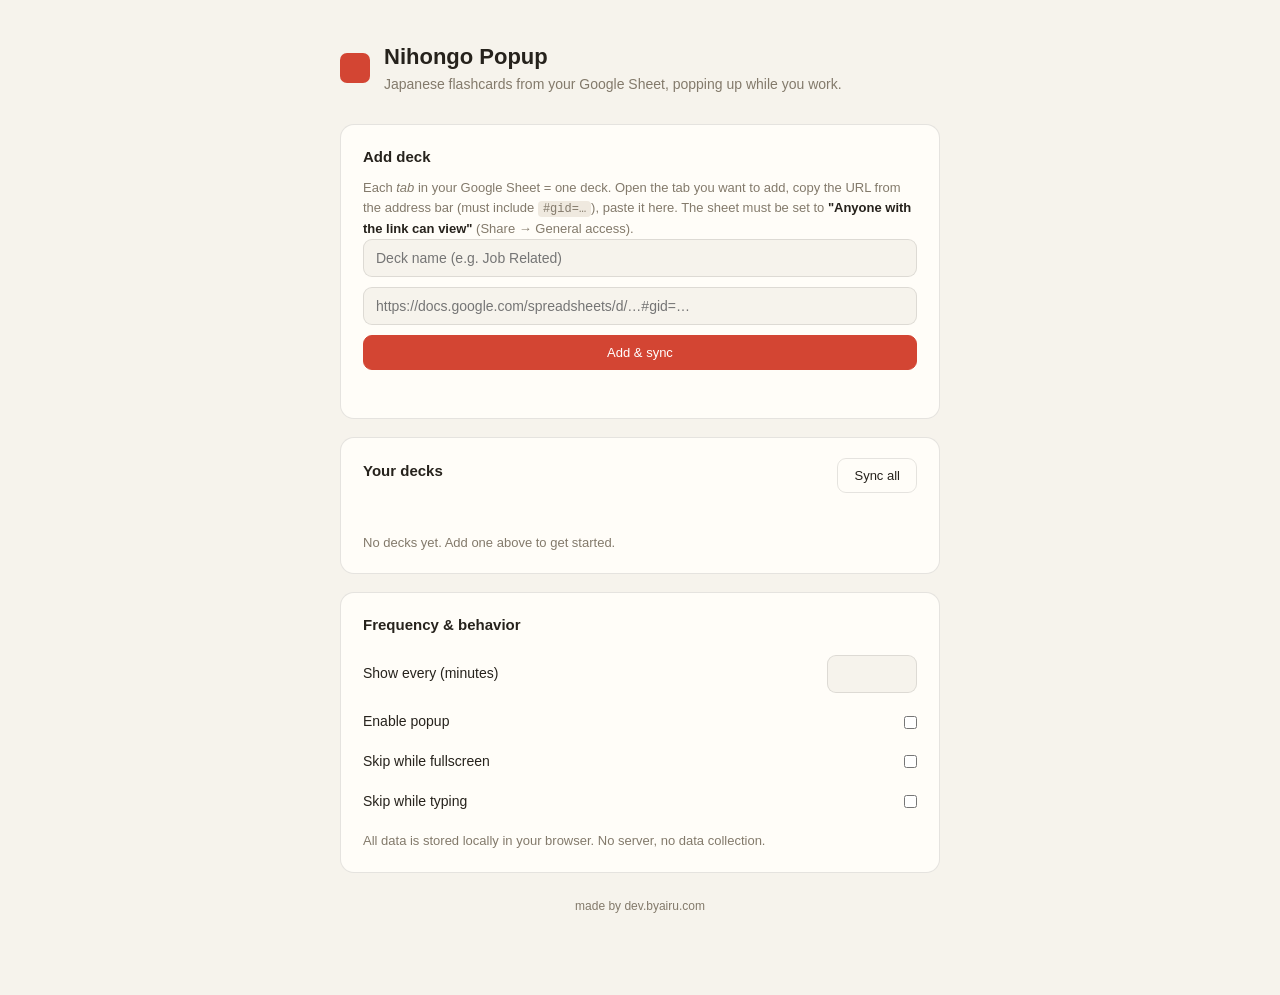
==== options.html @ 0239e650 "initial: Nihongo Popup — Japanese flashcard Chrome extension" ====
<!doctype html>
<html lang="en">
  <head>
    <meta charset="utf-8" />
    <meta name="viewport" content="width=device-width, initial-scale=1" />
    <title>Nihongo Popup — settings</title>
    <link rel="stylesheet" href="options.css" />
  </head>
  <body>
    <main>
      <header class="hero">
        <span class="seal"></span>
        <div>
          <h1>Nihongo Popup</h1>
          <p class="tag">Japanese flashcards from your Google Sheet, popping up while you work.</p>
        </div>
      </header>

      <section class="panel">
        <h2>Add deck</h2>
        <p class="hint">
          Each <em>tab</em> in your Google Sheet = one deck. Open the tab you want to add,
          copy the URL from the address bar (must include <code>#gid=…</code>), paste it here.
          The sheet must be set to <strong>"Anyone with the link can view"</strong> (Share → General access).
        </p>
        <div class="form">
          <input id="deckName" type="text" placeholder="Deck name (e.g. Job Related)" />
          <input id="deckUrl" type="text" placeholder="https://docs.google.com/spreadsheets/d/…#gid=…" />
          <button id="addBtn" class="btn primary">Add & sync</button>
        </div>
        <p id="addStatus" class="status"></p>
      </section>

      <section class="panel">
        <div class="row-between">
          <h2>Your decks</h2>
          <button id="syncAllBtn" class="btn">Sync all</button>
        </div>
        <p id="syncStatus" class="status"></p>
        <ul id="deckList" class="decks"></ul>
        <p id="emptyDecks" class="empty">No decks yet. Add one above to get started.</p>
      </section>

      <section class="panel">
        <h2>Frequency & behavior</h2>
        <div class="setting">
          <label for="interval">Show every (minutes)</label>
          <input id="interval" type="number" min="1" max="240" />
        </div>
        <div class="setting toggle">
          <label for="enabled">Enable popup</label>
          <input id="enabled" type="checkbox" />
        </div>
        <div class="setting toggle">
          <label for="skipFullscreen">Skip while fullscreen</label>
          <input id="skipFullscreen" type="checkbox" />
        </div>
        <div class="setting toggle">
          <label for="skipWhileTyping">Skip while typing</label>
          <input id="skipWhileTyping" type="checkbox" />
        </div>
        <p class="hint">All data is stored locally in your browser. No server, no data collection.</p>
      </section>
    </main>
    <p class="credit">made by <a href="https://dev.byairu.com" target="_blank">dev.byairu.com</a></p>
    <script src="options.js"></script>
  </body>
</html>
---- options.css ----
:root {
  --paper: #f6f3ec;
  --ink: #26221c;
  --muted: #837a6b;
  --shu: #d34533;
  --shu-d: #b23a26;
  --line: rgba(0, 0, 0, 0.1);
  --surface: #fffdf8;
  --surface-2: #efe9df;
}
@media (prefers-color-scheme: dark) {
  :root {
    --paper: #1b1916;
    --ink: #ece7dd;
    --muted: #948a79;
    --shu: #e06a55;
    --shu-d: #f0876f;
    --line: rgba(255, 255, 255, 0.1);
    --surface: #232019;
    --surface-2: #2c2820;
  }
}

* { box-sizing: border-box; margin: 0; }
body {
  background: var(--paper);
  color: var(--ink);
  font-family: "Hiragino Kaku Gothic ProN", "Yu Gothic", -apple-system,
    BlinkMacSystemFont, "Segoe UI", sans-serif;
  line-height: 1.55;
  padding: 40px 20px 80px;
}
main { max-width: 600px; margin: 0 auto; }

.hero { display: flex; align-items: center; gap: 14px; margin-bottom: 28px; }
.hero .seal { width: 30px; height: 30px; border-radius: 7px; background: var(--shu); flex: none; }
.hero h1 { font-size: 22px; font-weight: 600; }
.tag { color: var(--muted); font-size: 14px; }

.panel {
  background: var(--surface);
  border: 1px solid var(--line);
  border-radius: 14px;
  padding: 20px 22px;
  margin-bottom: 18px;
}
.panel h2 { font-size: 15px; font-weight: 600; margin-bottom: 10px; }
.hint { font-size: 13px; color: var(--muted); margin-top: 10px; }
.hint code { background: var(--surface-2); padding: 1px 5px; border-radius: 4px; font-size: 12px; }
.hint strong { color: var(--ink); }

.form { display: flex; flex-direction: column; gap: 10px; }
input[type="text"], input[type="number"] {
  width: 100%; border: 1px solid var(--line); background: var(--paper); color: var(--ink);
  border-radius: 9px; padding: 10px 12px; font-size: 14px; font-family: inherit;
}
input[type="text"]:focus, input[type="number"]:focus { outline: 2px solid var(--shu); outline-offset: -1px; }

.btn {
  border: 1px solid var(--line); background: transparent; color: var(--ink);
  border-radius: 9px; padding: 9px 16px; font-size: 13px; font-weight: 500;
  cursor: pointer; font-family: inherit;
}
.btn:hover { background: var(--surface-2); }
.btn.primary { background: var(--shu); color: #fff; border-color: var(--shu); }
.btn.primary:hover { filter: brightness(0.94); }
.btn:disabled { opacity: 0.55; cursor: default; }

.status { font-size: 13px; margin-top: 10px; min-height: 18px; }
.status.ok { color: #2f7d4f; }
.status.err { color: var(--shu-d); }

.row-between { display: flex; align-items: center; justify-content: space-between; }
.decks { list-style: none; margin-top: 12px; }
.deck {
  display: flex; align-items: center; gap: 12px;
  padding: 12px 0; border-top: 1px solid var(--line);
}
.deck:first-child { border-top: 0; }
.deck .meta { flex: 1; min-width: 0; }
.deck .name { font-weight: 500; font-size: 14px; }
.deck .sub { font-size: 12px; color: var(--muted); }
.deck .rm { border: 0; background: transparent; color: var(--muted); cursor: pointer; font-size: 13px; padding: 4px 8px; border-radius: 6px; }
.deck .rm:hover { background: var(--surface-2); color: var(--shu-d); }
.empty { font-size: 13px; color: var(--muted); margin-top: 12px; }

.switch { position: relative; width: 40px; height: 22px; flex: none; }
.switch input { opacity: 0; width: 0; height: 0; }
.slider { position: absolute; inset: 0; background: var(--surface-2); border: 1px solid var(--line); border-radius: 999px; transition: .15s; cursor: pointer; }
.slider::before { content: ""; position: absolute; width: 16px; height: 16px; left: 2px; top: 2px; background: #fff; border-radius: 50%; transition: .15s; }
.switch input:checked + .slider { background: var(--shu); border-color: var(--shu); }
.switch input:checked + .slider::before { transform: translateX(18px); }

.setting { display: flex; align-items: center; justify-content: space-between; gap: 12px; padding: 9px 0; }
.setting label { font-size: 14px; }
.setting input[type="number"] { width: 90px; }

.credit { font-size: 12px; color: var(--muted); text-align: center; margin-top: 24px; }
.credit a { color: var(--muted); text-decoration: none; }
.credit a:hover { color: var(--shu); }
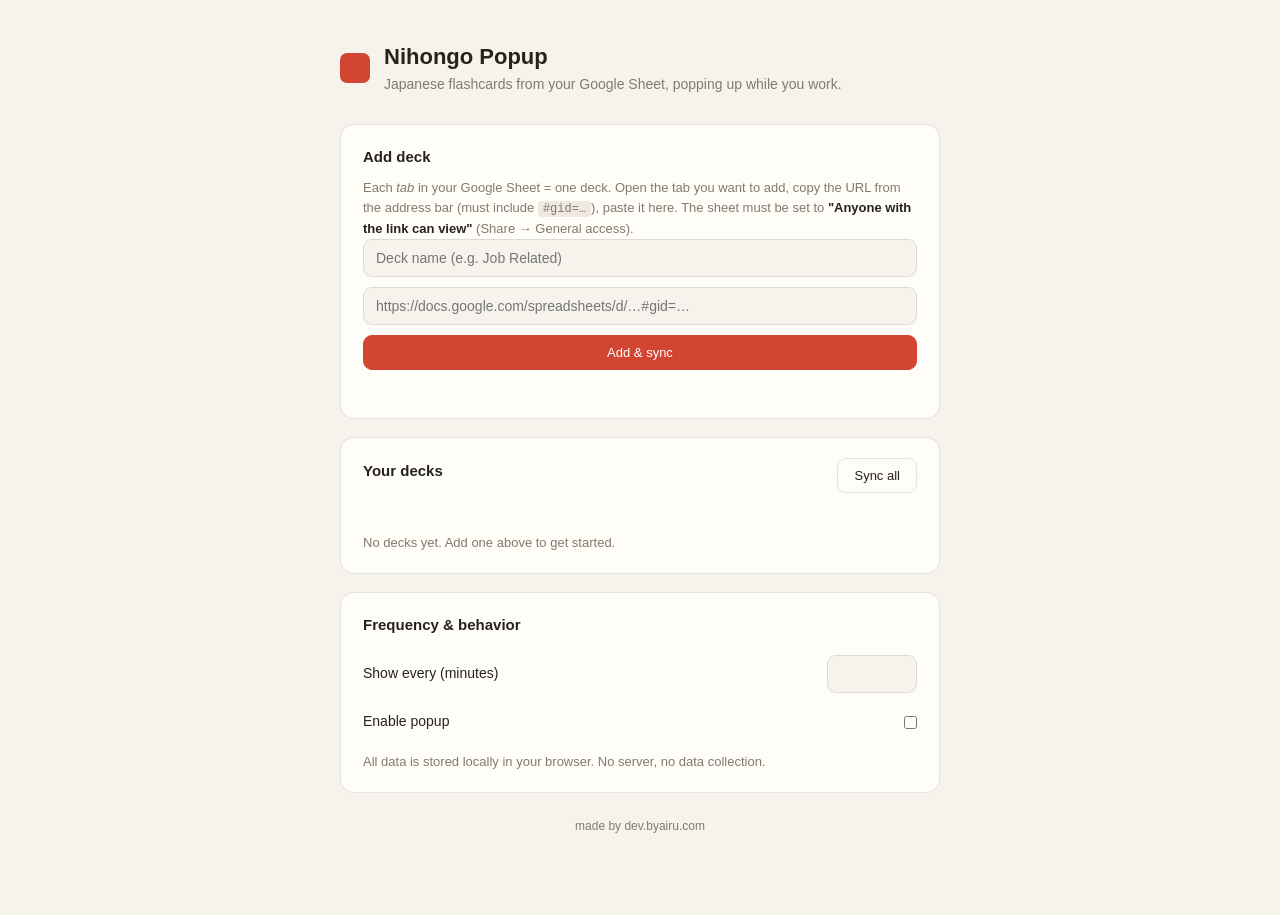
==== commit add11180: "remove fullscreen/typing skip; always force flashcard" ====
--- a/options.html
+++ b/options.html
@@ -51,14 +51,7 @@
           <label for="enabled">Enable popup</label>
           <input id="enabled" type="checkbox" />
         </div>
-        <div class="setting toggle">
-          <label for="skipFullscreen">Skip while fullscreen</label>
-          <input id="skipFullscreen" type="checkbox" />
-        </div>
-        <div class="setting toggle">
-          <label for="skipWhileTyping">Skip while typing</label>
-          <input id="skipWhileTyping" type="checkbox" />
-        </div>
+
         <p class="hint">All data is stored locally in your browser. No server, no data collection.</p>
       </section>
     </main>
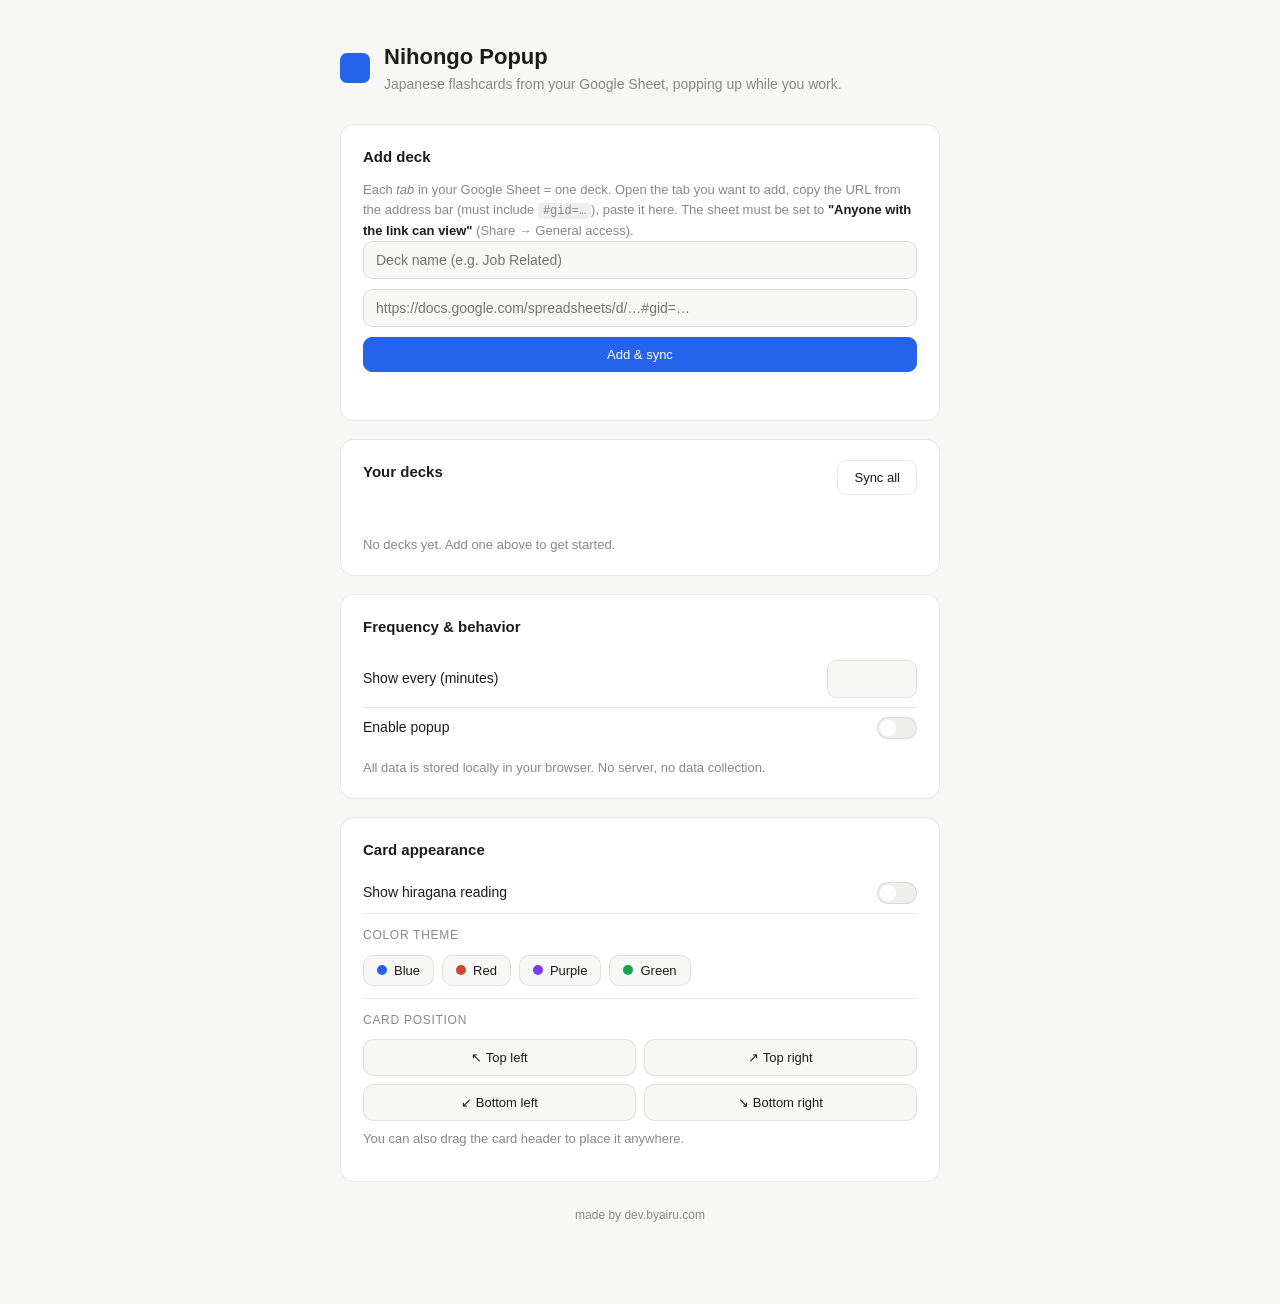
==== commit 03b18e90: "feat: draggable card, theme picker, hiragana toggle, neutral UI Card overlay: - Draggable by header;" ====
--- a/options.html
+++ b/options.html
@@ -47,12 +47,47 @@
           <label for="interval">Show every (minutes)</label>
           <input id="interval" type="number" min="1" max="240" />
         </div>
-        <div class="setting toggle">
+        <div class="setting">
           <label for="enabled">Enable popup</label>
-          <input id="enabled" type="checkbox" />
+          <label class="switch">
+            <input id="enabled" type="checkbox" />
+            <span class="slider"></span>
+          </label>
+        </div>
+        <p class="hint">All data is stored locally in your browser. No server, no data collection.</p>
+      </section>
+
+      <section class="panel">
+        <h2>Card appearance</h2>
+
+        <div class="setting">
+          <label for="showHiragana">Show hiragana reading</label>
+          <label class="switch">
+            <input id="showHiragana" type="checkbox" />
+            <span class="slider"></span>
+          </label>
         </div>
 
-        <p class="hint">All data is stored locally in your browser. No server, no data collection.</p>
+        <div class="setting-group">
+          <div class="setting-label">Color theme</div>
+          <div class="theme-row">
+            <button class="swatch" data-theme="blue"   style="--dot:#2563eb">Blue</button>
+            <button class="swatch" data-theme="red"    style="--dot:#d34533">Red</button>
+            <button class="swatch" data-theme="purple" style="--dot:#7c3aed">Purple</button>
+            <button class="swatch" data-theme="green"  style="--dot:#16a34a">Green</button>
+          </div>
+        </div>
+
+        <div class="setting-group">
+          <div class="setting-label">Card position</div>
+          <div class="pos-grid">
+            <button class="pos-btn" data-pos="top-left">↖ Top left</button>
+            <button class="pos-btn" data-pos="top-right">↗ Top right</button>
+            <button class="pos-btn" data-pos="bottom-left">↙ Bottom left</button>
+            <button class="pos-btn" data-pos="bottom-right">↘ Bottom right</button>
+          </div>
+          <p class="hint" style="margin-top:8px">You can also drag the card header to place it anywhere.</p>
+        </div>
       </section>
     </main>
     <p class="credit">made by <a href="https://dev.byairu.com" target="_blank">dev.byairu.com</a></p>
--- a/options.css
+++ b/options.css
@@ -1,23 +1,23 @@
 :root {
-  --paper: #f6f3ec;
-  --ink: #26221c;
-  --muted: #837a6b;
-  --shu: #d34533;
-  --shu-d: #b23a26;
-  --line: rgba(0, 0, 0, 0.1);
-  --surface: #fffdf8;
-  --surface-2: #efe9df;
+  --paper: #f7f7f6;
+  --ink: #1c1c1c;
+  --muted: #888;
+  --shu: #2563eb;
+  --shu-d: #1d4ed8;
+  --line: rgba(0, 0, 0, 0.09);
+  --surface: #ffffff;
+  --surface-2: #efefee;
 }
 @media (prefers-color-scheme: dark) {
   :root {
-    --paper: #1b1916;
-    --ink: #ece7dd;
-    --muted: #948a79;
-    --shu: #e06a55;
-    --shu-d: #f0876f;
-    --line: rgba(255, 255, 255, 0.1);
-    --surface: #232019;
-    --surface-2: #2c2820;
+    --paper: #1e1e1e;
+    --ink: #e8e8e8;
+    --muted: #777;
+    --shu: #3b82f6;
+    --shu-d: #60a5fa;
+    --line: rgba(255, 255, 255, 0.09);
+    --surface: #2a2a2a;
+    --surface-2: #333;
   }
 }
 
@@ -44,7 +44,7 @@
   padding: 20px 22px;
   margin-bottom: 18px;
 }
-.panel h2 { font-size: 15px; font-weight: 600; margin-bottom: 10px; }
+.panel h2 { font-size: 15px; font-weight: 600; margin-bottom: 12px; }
 .hint { font-size: 13px; color: var(--muted); margin-top: 10px; }
 .hint code { background: var(--surface-2); padding: 1px 5px; border-radius: 4px; font-size: 12px; }
 .hint strong { color: var(--ink); }
@@ -68,7 +68,7 @@
 
 .status { font-size: 13px; margin-top: 10px; min-height: 18px; }
 .status.ok { color: #2f7d4f; }
-.status.err { color: var(--shu-d); }
+.status.err { color: #c0392b; }
 
 .row-between { display: flex; align-items: center; justify-content: space-between; }
 .decks { list-style: none; margin-top: 12px; }
@@ -81,9 +81,10 @@
 .deck .name { font-weight: 500; font-size: 14px; }
 .deck .sub { font-size: 12px; color: var(--muted); }
 .deck .rm { border: 0; background: transparent; color: var(--muted); cursor: pointer; font-size: 13px; padding: 4px 8px; border-radius: 6px; }
-.deck .rm:hover { background: var(--surface-2); color: var(--shu-d); }
+.deck .rm:hover { background: var(--surface-2); color: #c0392b; }
 .empty { font-size: 13px; color: var(--muted); margin-top: 12px; }
 
+/* toggle switch */
 .switch { position: relative; width: 40px; height: 22px; flex: none; }
 .switch input { opacity: 0; width: 0; height: 0; }
 .slider { position: absolute; inset: 0; background: var(--surface-2); border: 1px solid var(--line); border-radius: 999px; transition: .15s; cursor: pointer; }
@@ -91,9 +92,37 @@
 .switch input:checked + .slider { background: var(--shu); border-color: var(--shu); }
 .switch input:checked + .slider::before { transform: translateX(18px); }
 
-.setting { display: flex; align-items: center; justify-content: space-between; gap: 12px; padding: 9px 0; }
-.setting label { font-size: 14px; }
+.setting { display: flex; align-items: center; justify-content: space-between; gap: 12px; padding: 9px 0; border-top: 1px solid var(--line); }
+.setting:first-of-type { border-top: 0; }
+.setting label:first-child { font-size: 14px; }
 .setting input[type="number"] { width: 90px; }
+
+/* Card appearance */
+.setting-group { padding: 12px 0; border-top: 1px solid var(--line); }
+.setting-label { font-size: 12px; color: var(--muted); text-transform: uppercase; letter-spacing: .06em; margin-bottom: 10px; }
+
+.theme-row { display: flex; gap: 8px; flex-wrap: wrap; }
+.swatch {
+  display: flex; align-items: center; gap: 7px;
+  padding: 7px 13px; border-radius: 10px;
+  border: 1.5px solid var(--line);
+  background: var(--paper); color: var(--ink);
+  font-size: 13px; font-weight: 500; cursor: pointer; font-family: inherit;
+  transition: border-color .12s, background .12s;
+}
+.swatch::before { content: ""; width: 10px; height: 10px; border-radius: 50%; background: var(--dot); flex: none; }
+.swatch:hover { background: var(--surface-2); }
+.swatch.active { border-color: var(--shu); background: var(--surface-2); }
+
+.pos-grid { display: grid; grid-template-columns: 1fr 1fr; gap: 8px; }
+.pos-btn {
+  padding: 10px; border: 1.5px solid var(--line); border-radius: 10px;
+  background: var(--paper); color: var(--ink);
+  font-size: 13px; font-weight: 500; cursor: pointer; font-family: inherit;
+  text-align: center; transition: background .12s, border-color .12s, color .12s;
+}
+.pos-btn:hover:not(.active) { background: var(--surface-2); border-color: var(--shu); }
+.pos-btn.active { background: var(--shu); color: #fff; border-color: var(--shu); }
 
 .credit { font-size: 12px; color: var(--muted); text-align: center; margin-top: 24px; }
 .credit a { color: var(--muted); text-decoration: none; }
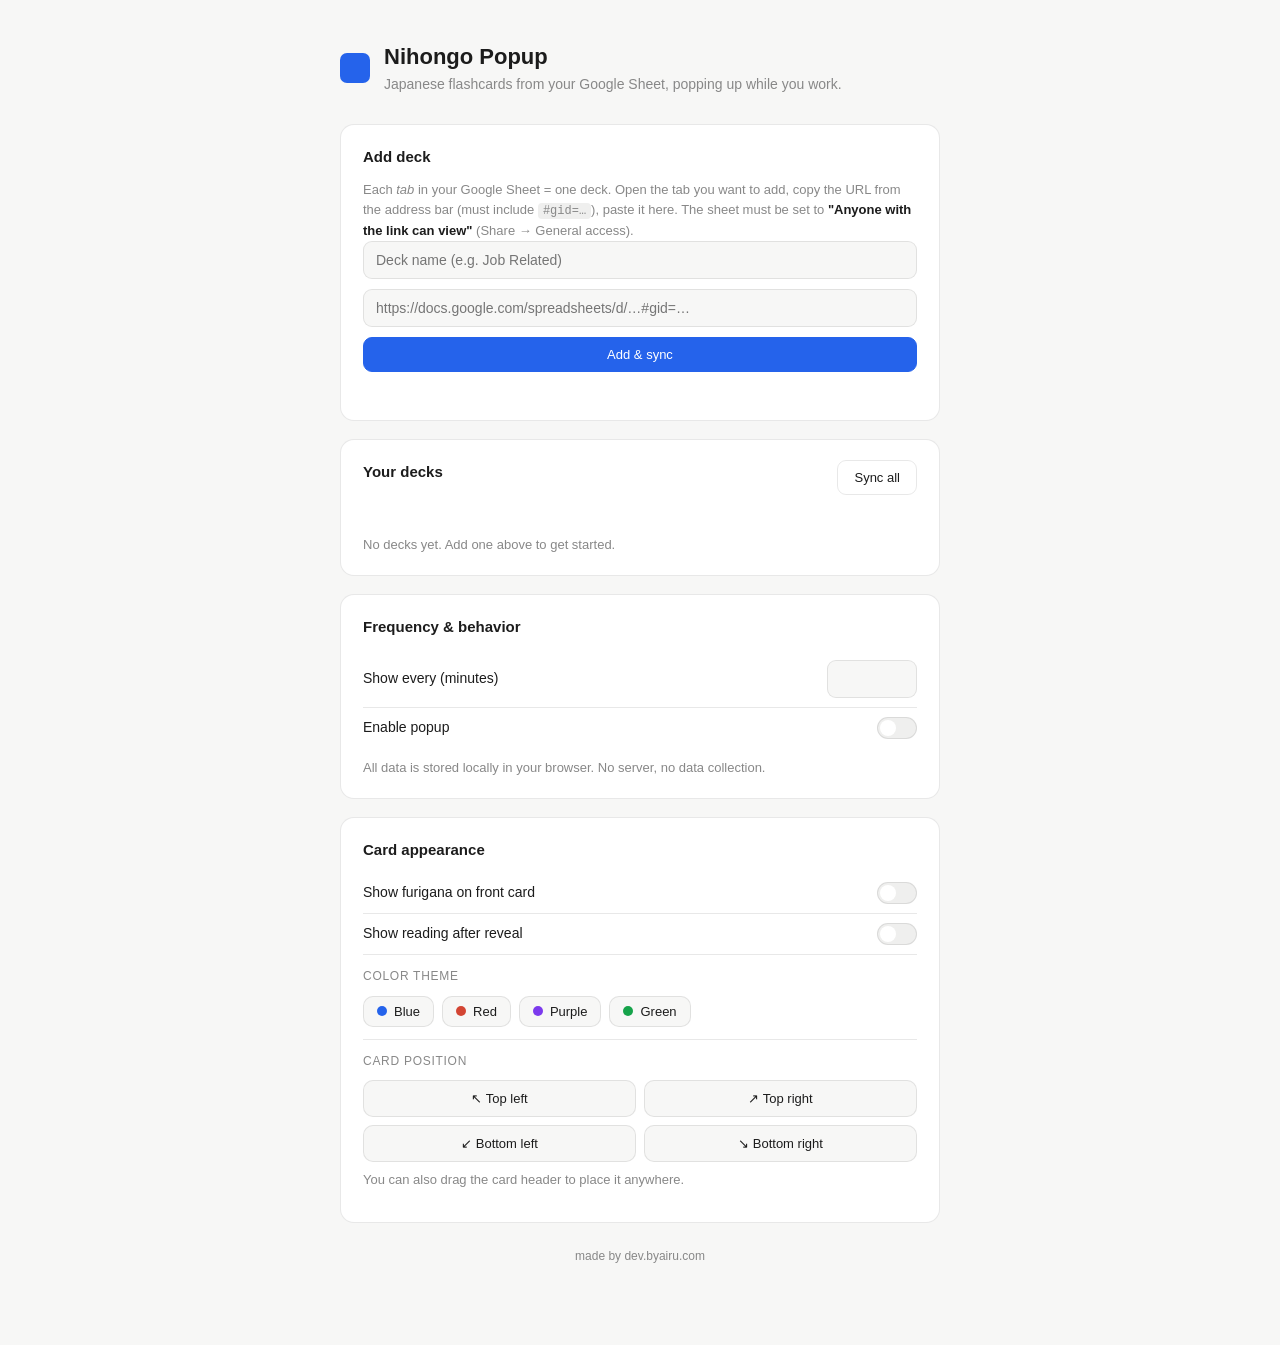
==== commit 014e8cc2: "feat: add furigana option on front card - New 'Show furigana on front card' setting (default off) - " ====
--- a/options.html
+++ b/options.html
@@ -61,7 +61,14 @@
         <h2>Card appearance</h2>
 
         <div class="setting">
-          <label for="showHiragana">Show hiragana reading</label>
+          <label for="showFurigana">Show furigana on front card</label>
+          <label class="switch">
+            <input id="showFurigana" type="checkbox" />
+            <span class="slider"></span>
+          </label>
+        </div>
+        <div class="setting">
+          <label for="showHiragana">Show reading after reveal</label>
           <label class="switch">
             <input id="showHiragana" type="checkbox" />
             <span class="slider"></span>
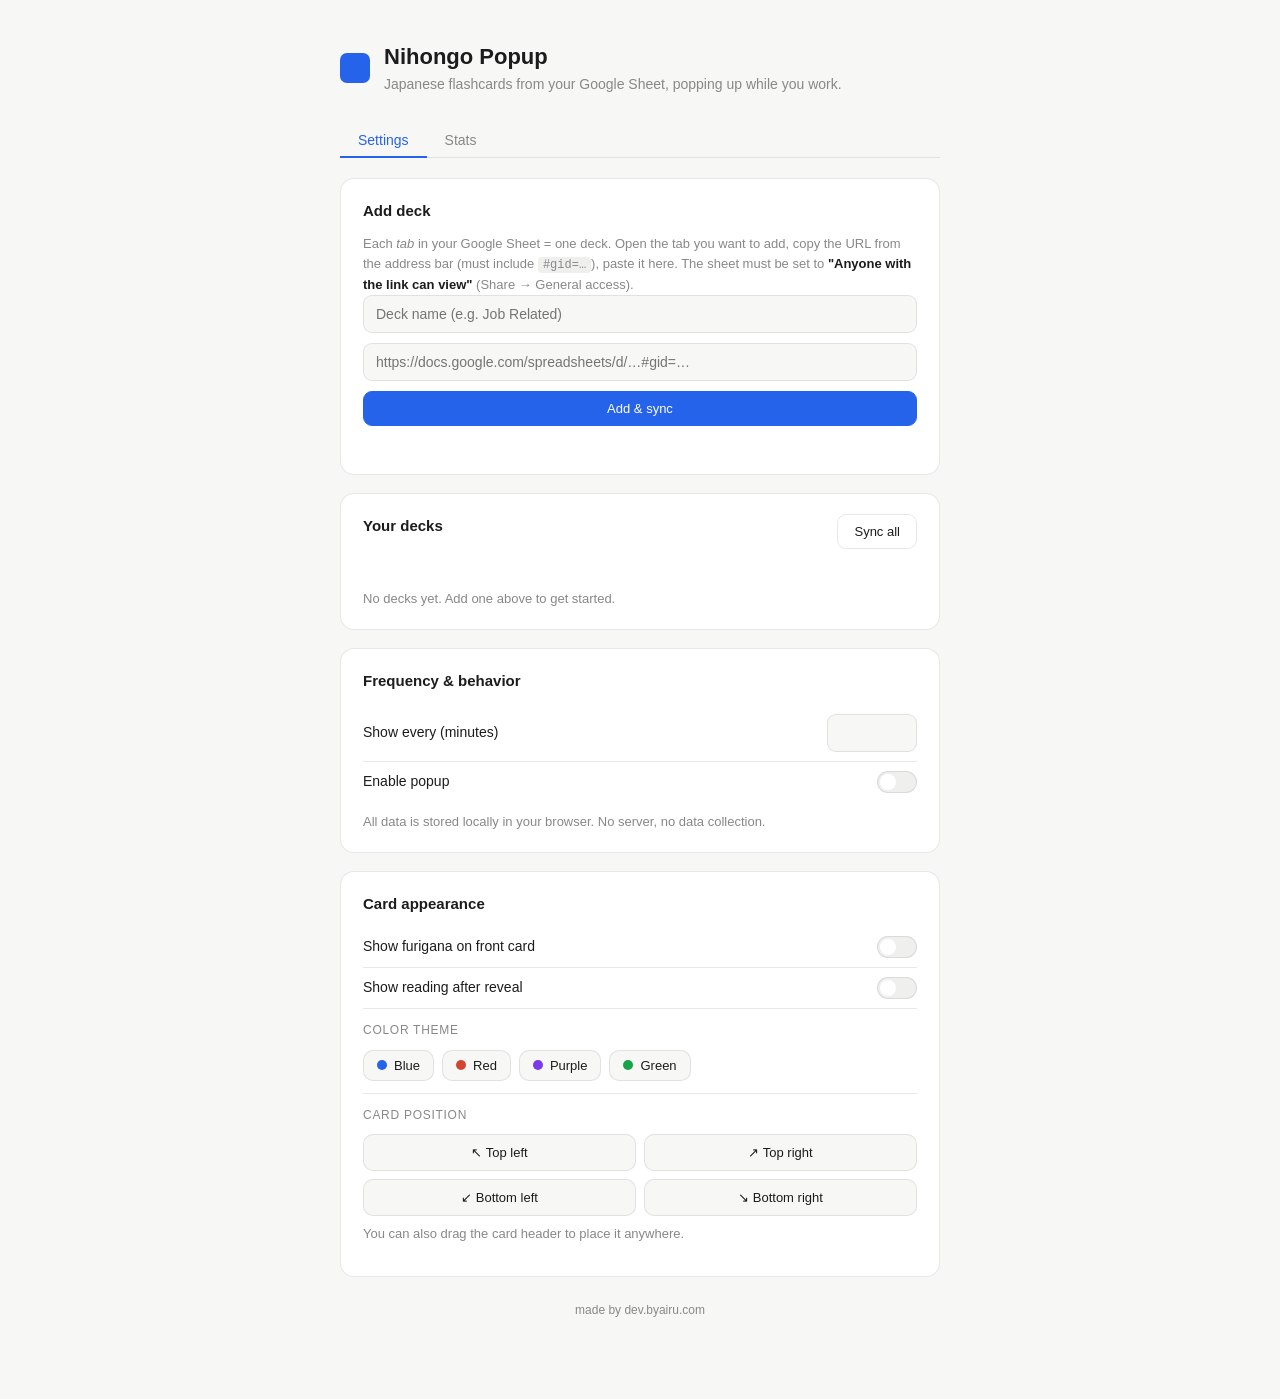
==== commit 2585249f: "feat: Add stats feature" ====
--- a/options.html
+++ b/options.html
@@ -16,6 +16,12 @@
         </div>
       </header>
 
+      <nav class="tab-nav">
+        <button class="tab-btn active" data-tab="settings">Settings</button>
+        <button class="tab-btn" data-tab="stats">Stats</button>
+      </nav>
+
+      <div id="tab-settings" class="tab-pane active">
       <section class="panel">
         <h2>Add deck</h2>
         <p class="hint">
@@ -96,6 +102,12 @@
           <p class="hint" style="margin-top:8px">You can also drag the card header to place it anywhere.</p>
         </div>
       </section>
+      </div><!-- #tab-settings -->
+
+      <div id="tab-stats" class="tab-pane">
+        <div id="statsContent"></div>
+      </div>
+
     </main>
     <p class="credit">made by <a href="https://dev.byairu.com" target="_blank">dev.byairu.com</a></p>
     <script src="options.js"></script>
--- a/options.css
+++ b/options.css
@@ -127,3 +127,88 @@
 .credit { font-size: 12px; color: var(--muted); text-align: center; margin-top: 24px; }
 .credit a { color: var(--muted); text-decoration: none; }
 .credit a:hover { color: var(--shu); }
+
+/* Tab nav */
+.tab-nav {
+  display: flex;
+  gap: 0;
+  margin-bottom: 20px;
+  border-bottom: 1px solid var(--line);
+}
+.tab-btn {
+  border: none;
+  background: transparent;
+  color: var(--muted);
+  font-size: 14px;
+  font-weight: 500;
+  padding: 8px 18px;
+  cursor: pointer;
+  border-bottom: 2px solid transparent;
+  margin-bottom: -1px;
+  font-family: inherit;
+  border-radius: 0;
+  transition: color .12s;
+}
+.tab-btn:hover { color: var(--ink); }
+.tab-btn.active { color: var(--shu); border-bottom-color: var(--shu); }
+
+.tab-pane { display: none; }
+.tab-pane.active { display: block; }
+
+/* Stats */
+.stats-deck { margin-bottom: 18px; }
+.stats-deck-header {
+  display: flex;
+  align-items: baseline;
+  justify-content: space-between;
+  margin-bottom: 8px;
+}
+.stats-deck-name { font-weight: 600; font-size: 15px; }
+.stats-deck-count { font-size: 12px; color: var(--muted); }
+
+.stats-table {
+  width: 100%;
+  border-collapse: collapse;
+  font-size: 13px;
+  background: var(--surface);
+  border: 1px solid var(--line);
+  border-radius: 12px;
+  overflow: hidden;
+}
+.stats-table th {
+  text-align: left;
+  padding: 9px 12px;
+  font-weight: 500;
+  color: var(--muted);
+  font-size: 12px;
+  border-bottom: 1px solid var(--line);
+  background: var(--surface-2);
+}
+.stats-table td {
+  padding: 8px 12px;
+  border-bottom: 1px solid var(--line);
+  vertical-align: middle;
+}
+.stats-table tbody tr:last-child td { border-bottom: none; }
+.stats-table tbody tr:hover { background: var(--surface-2); }
+.stats-table .kanji-cell { font-size: 15px; }
+.stats-table .reading-cell { color: var(--muted); }
+.stats-table .cell-know { color: #2f7d4f; font-weight: 500; }
+.stats-table .cell-lupa { color: #c0392b; font-weight: 500; }
+.stats-table .cell-muted { color: var(--muted); }
+
+.ratio-bar {
+  width: 60px;
+  height: 5px;
+  border-radius: 99px;
+  background: var(--surface-2);
+  overflow: hidden;
+  display: inline-block;
+  vertical-align: middle;
+  margin-right: 6px;
+}
+.ratio-fill {
+  height: 100%;
+  background: #2f7d4f;
+  border-radius: 99px;
+}
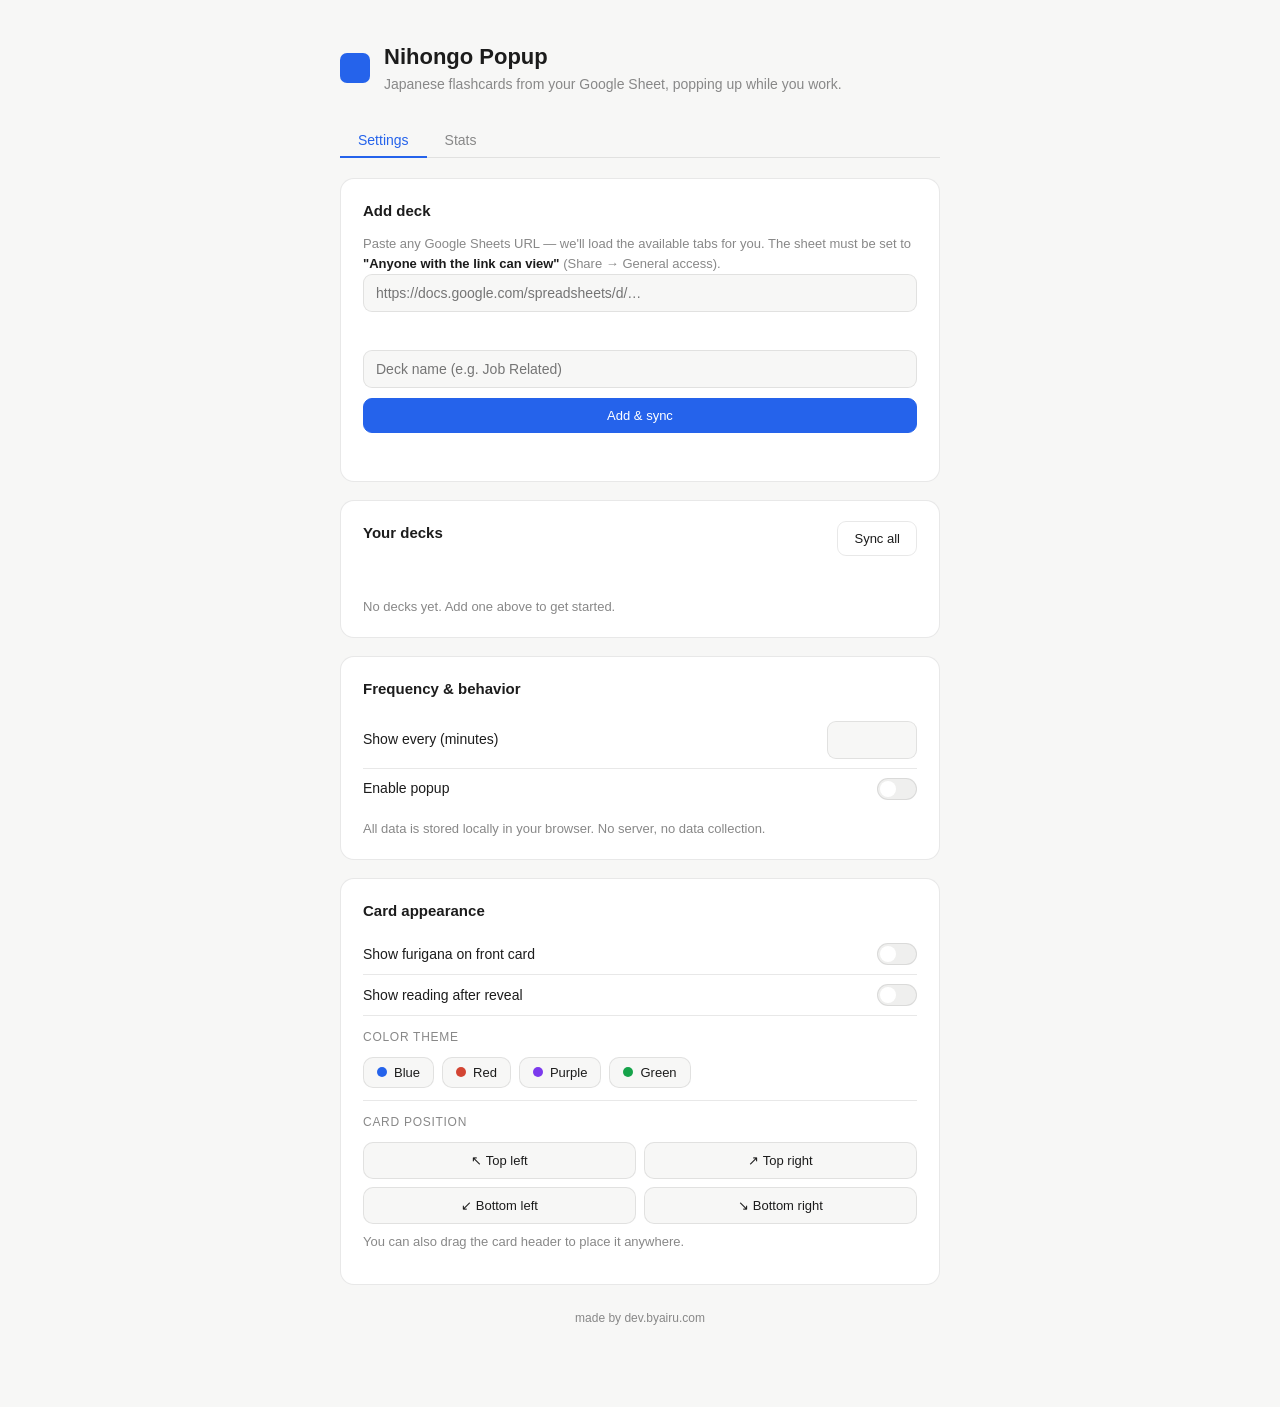
==== commit 8054700b: "feat: stats tab, sheet tab picker, gviz-based import - Add Stats tab to options page showing per-car" ====
--- a/options.html
+++ b/options.html
@@ -25,13 +25,16 @@
       <section class="panel">
         <h2>Add deck</h2>
         <p class="hint">
-          Each <em>tab</em> in your Google Sheet = one deck. Open the tab you want to add,
-          copy the URL from the address bar (must include <code>#gid=…</code>), paste it here.
+          Paste any Google Sheets URL — we'll load the available tabs for you.
           The sheet must be set to <strong>"Anyone with the link can view"</strong> (Share → General access).
         </p>
         <div class="form">
+          <input id="deckUrl" type="text" placeholder="https://docs.google.com/spreadsheets/d/…" />
+          <div id="tabPickerWrap" style="display:none">
+            <select id="tabPicker" class="tab-select"></select>
+          </div>
+          <p id="tabFetchStatus" class="status" style="margin-top:0"></p>
           <input id="deckName" type="text" placeholder="Deck name (e.g. Job Related)" />
-          <input id="deckUrl" type="text" placeholder="https://docs.google.com/spreadsheets/d/…#gid=…" />
           <button id="addBtn" class="btn primary">Add & sync</button>
         </div>
         <p id="addStatus" class="status"></p>
--- a/options.css
+++ b/options.css
@@ -55,6 +55,15 @@
   border-radius: 9px; padding: 10px 12px; font-size: 14px; font-family: inherit;
 }
 input[type="text"]:focus, input[type="number"]:focus { outline: 2px solid var(--shu); outline-offset: -1px; }
+
+.tab-select {
+  width: 100%; border: 1px solid var(--line); background: var(--paper); color: var(--ink);
+  border-radius: 9px; padding: 10px 36px 10px 12px; font-size: 14px; font-family: inherit;
+  cursor: pointer; appearance: none;
+  background-image: url("data:image/svg+xml,%3Csvg xmlns='http://www.w3.org/2000/svg' width='12' height='8' viewBox='0 0 12 8'%3E%3Cpath fill='%23888' d='M1 1l5 5 5-5'/%3E%3C/svg%3E");
+  background-repeat: no-repeat; background-position: right 13px center;
+}
+.tab-select:focus { outline: 2px solid var(--shu); outline-offset: -1px; }
 
 .btn {
   border: 1px solid var(--line); background: transparent; color: var(--ink);
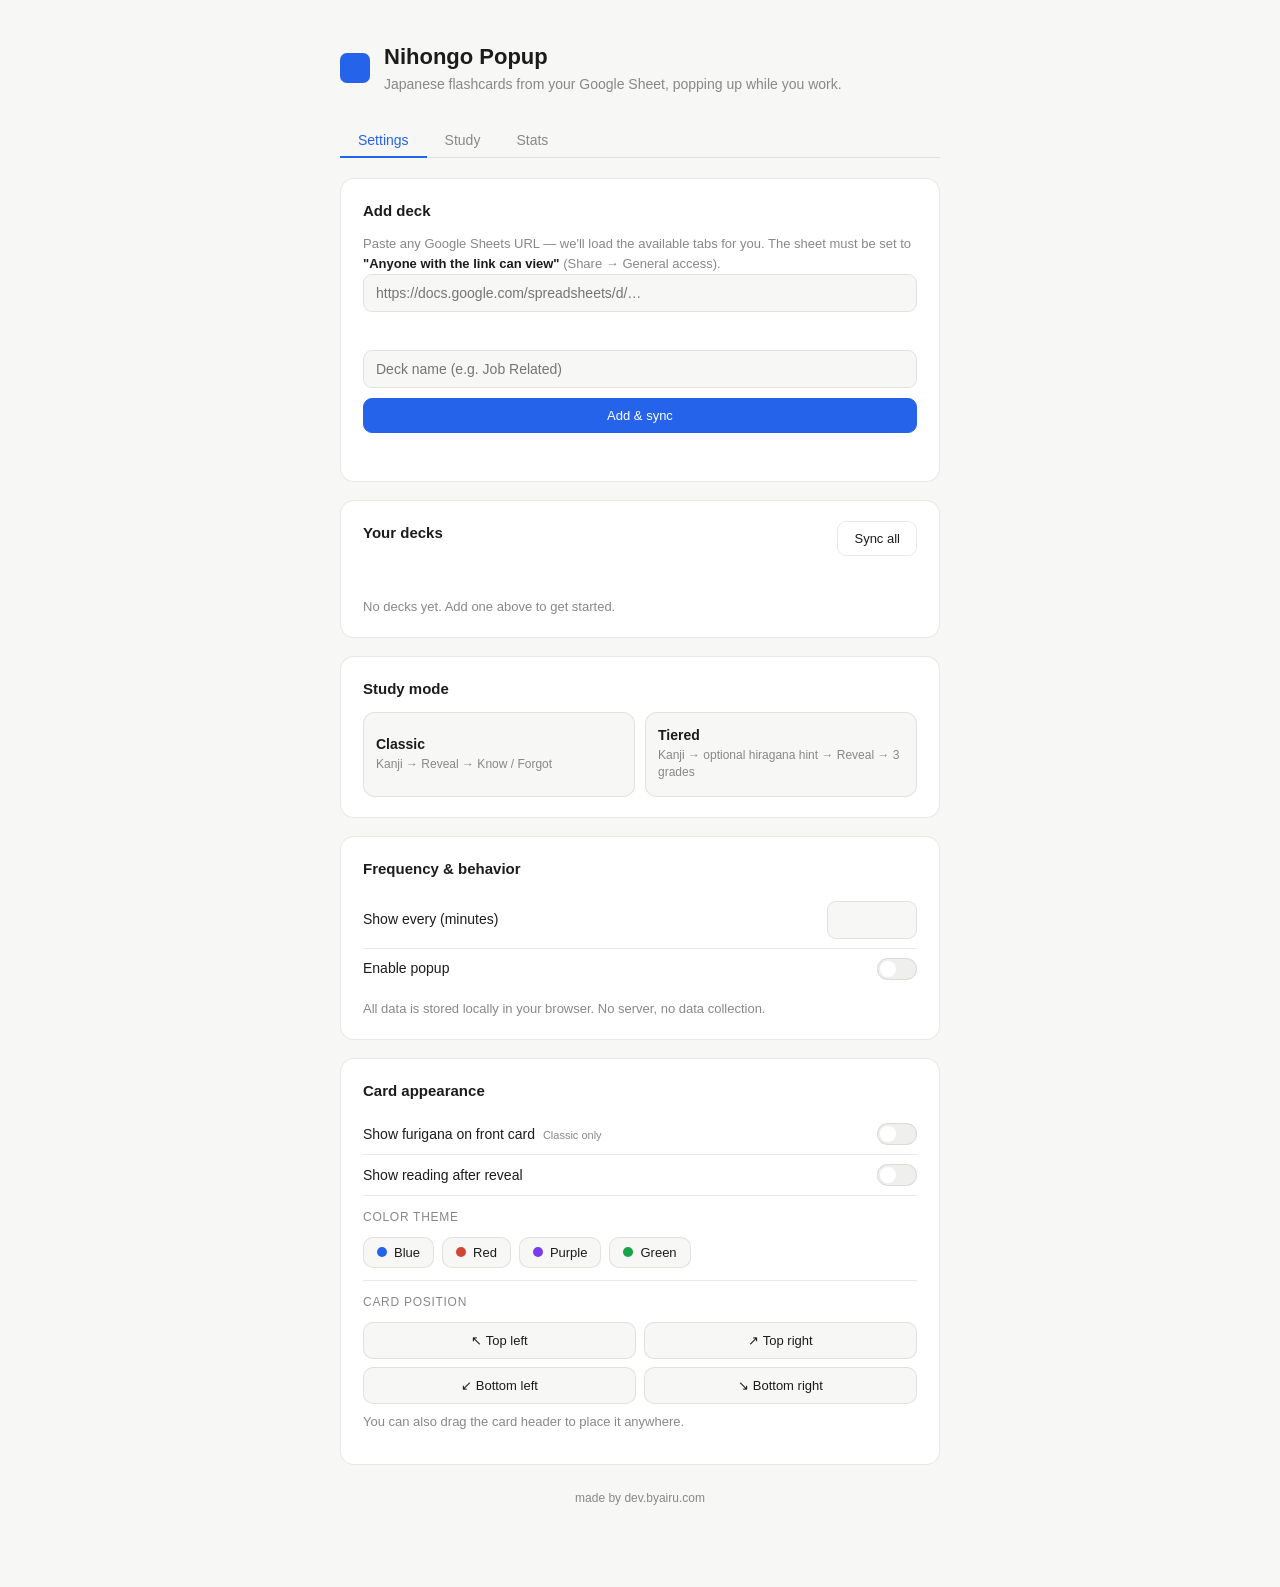
==== commit fa49d5ac: "add Study tab + Arti column in Stats" ====
--- a/options.html
+++ b/options.html
@@ -18,6 +18,7 @@
 
       <nav class="tab-nav">
         <button class="tab-btn active" data-tab="settings">Settings</button>
+        <button class="tab-btn" data-tab="study">Study</button>
         <button class="tab-btn" data-tab="stats">Stats</button>
       </nav>
 
@@ -51,6 +52,20 @@
       </section>
 
       <section class="panel">
+        <h2>Study mode</h2>
+        <div class="mode-grid">
+          <button class="mode-btn" data-mode="classic">
+            <div class="mode-label">Classic</div>
+            <div class="mode-desc">Kanji → Reveal → Know / Forgot</div>
+          </button>
+          <button class="mode-btn" data-mode="tiered">
+            <div class="mode-label">Tiered</div>
+            <div class="mode-desc">Kanji → optional hiragana hint → Reveal → 3 grades</div>
+          </button>
+        </div>
+      </section>
+
+      <section class="panel">
         <h2>Frequency & behavior</h2>
         <div class="setting">
           <label for="interval">Show every (minutes)</label>
@@ -70,7 +85,7 @@
         <h2>Card appearance</h2>
 
         <div class="setting">
-          <label for="showFurigana">Show furigana on front card</label>
+          <label for="showFurigana">Show furigana on front card <span class="label-note">Classic only</span></label>
           <label class="switch">
             <input id="showFurigana" type="checkbox" />
             <span class="slider"></span>
@@ -107,6 +122,10 @@
       </section>
       </div><!-- #tab-settings -->
 
+      <div id="tab-study" class="tab-pane">
+        <div id="studyContent"></div>
+      </div>
+
       <div id="tab-stats" class="tab-pane">
         <div id="statsContent"></div>
       </div>
--- a/options.css
+++ b/options.css
@@ -104,6 +104,7 @@
 .setting { display: flex; align-items: center; justify-content: space-between; gap: 12px; padding: 9px 0; border-top: 1px solid var(--line); }
 .setting:first-of-type { border-top: 0; }
 .setting label:first-child { font-size: 14px; }
+.label-note { font-size: 11px; color: var(--muted); font-weight: 400; margin-left: 4px; }
 .setting input[type="number"] { width: 90px; }
 
 /* Card appearance */
@@ -132,6 +133,18 @@
 }
 .pos-btn:hover:not(.active) { background: var(--surface-2); border-color: var(--shu); }
 .pos-btn.active { background: var(--shu); color: #fff; border-color: var(--shu); }
+
+/* Study mode selector */
+.mode-grid { display: grid; grid-template-columns: 1fr 1fr; gap: 10px; }
+.mode-btn {
+  border: 1.5px solid var(--line); background: var(--paper); color: var(--ink);
+  border-radius: 12px; padding: 14px 12px; cursor: pointer; font-family: inherit;
+  text-align: left; transition: border-color .12s, background .12s;
+}
+.mode-btn:hover { background: var(--surface-2); }
+.mode-btn.active { border-color: var(--shu); background: var(--surface-2); }
+.mode-label { font-weight: 600; font-size: 14px; margin-bottom: 4px; }
+.mode-desc { font-size: 12px; color: var(--muted); line-height: 1.45; }
 
 .credit { font-size: 12px; color: var(--muted); text-align: center; margin-top: 24px; }
 .credit a { color: var(--muted); text-decoration: none; }
@@ -203,6 +216,7 @@
 .stats-table .kanji-cell { font-size: 15px; }
 .stats-table .reading-cell { color: var(--muted); }
 .stats-table .cell-know { color: #2f7d4f; font-weight: 500; }
+.stats-table .cell-hint { color: #b45309; font-weight: 500; }
 .stats-table .cell-lupa { color: #c0392b; font-weight: 500; }
 .stats-table .cell-muted { color: var(--muted); }
 
@@ -221,3 +235,41 @@
   background: #2f7d4f;
   border-radius: 99px;
 }
+
+/* Study tab */
+.study-toolbar { display: flex; align-items: center; gap: 10px; flex-wrap: wrap; margin-bottom: 16px; }
+.study-toolbar label { font-size: 13px; color: var(--muted); }
+.study-toolbar select { flex: 1; min-width: 160px; }
+
+.study-card {
+  background: var(--surface);
+  border: 1px solid var(--line);
+  border-radius: 16px;
+  padding: 32px 24px;
+  text-align: center;
+  min-height: 220px;
+  display: flex;
+  flex-direction: column;
+  align-items: center;
+  justify-content: center;
+  cursor: pointer;
+  transition: box-shadow .15s;
+  user-select: none;
+}
+.study-card:hover { box-shadow: 0 2px 12px rgba(0,0,0,0.06); }
+.study-card .front-kanji { font-size: 52px; font-weight: 500; line-height: 1.2; word-break: break-word; }
+.study-card .front-hint { font-size: 14px; color: var(--muted); margin-top: 8px; }
+
+.study-card .back { display: none; width: 100%; }
+.study-card .back.show { display: block; }
+.study-card .back-reading { font-size: 20px; color: var(--ink); margin-top: 12px; }
+.study-card .back-arti { font-size: 22px; font-weight: 600; color: var(--shu); margin-top: 8px; }
+.study-card .back-notes { font-size: 14px; color: var(--muted); margin-top: 10px; line-height: 1.5; }
+
+.study-actions { display: flex; gap: 10px; margin-top: 18px; justify-content: center; flex-wrap: wrap; }
+.study-actions .btn { min-width: 90px; }
+
+.study-nav { display: flex; align-items: center; justify-content: space-between; margin-top: 16px; }
+.study-progress { font-size: 13px; color: var(--muted); }
+
+.study-browse { margin-top: 20px; }
